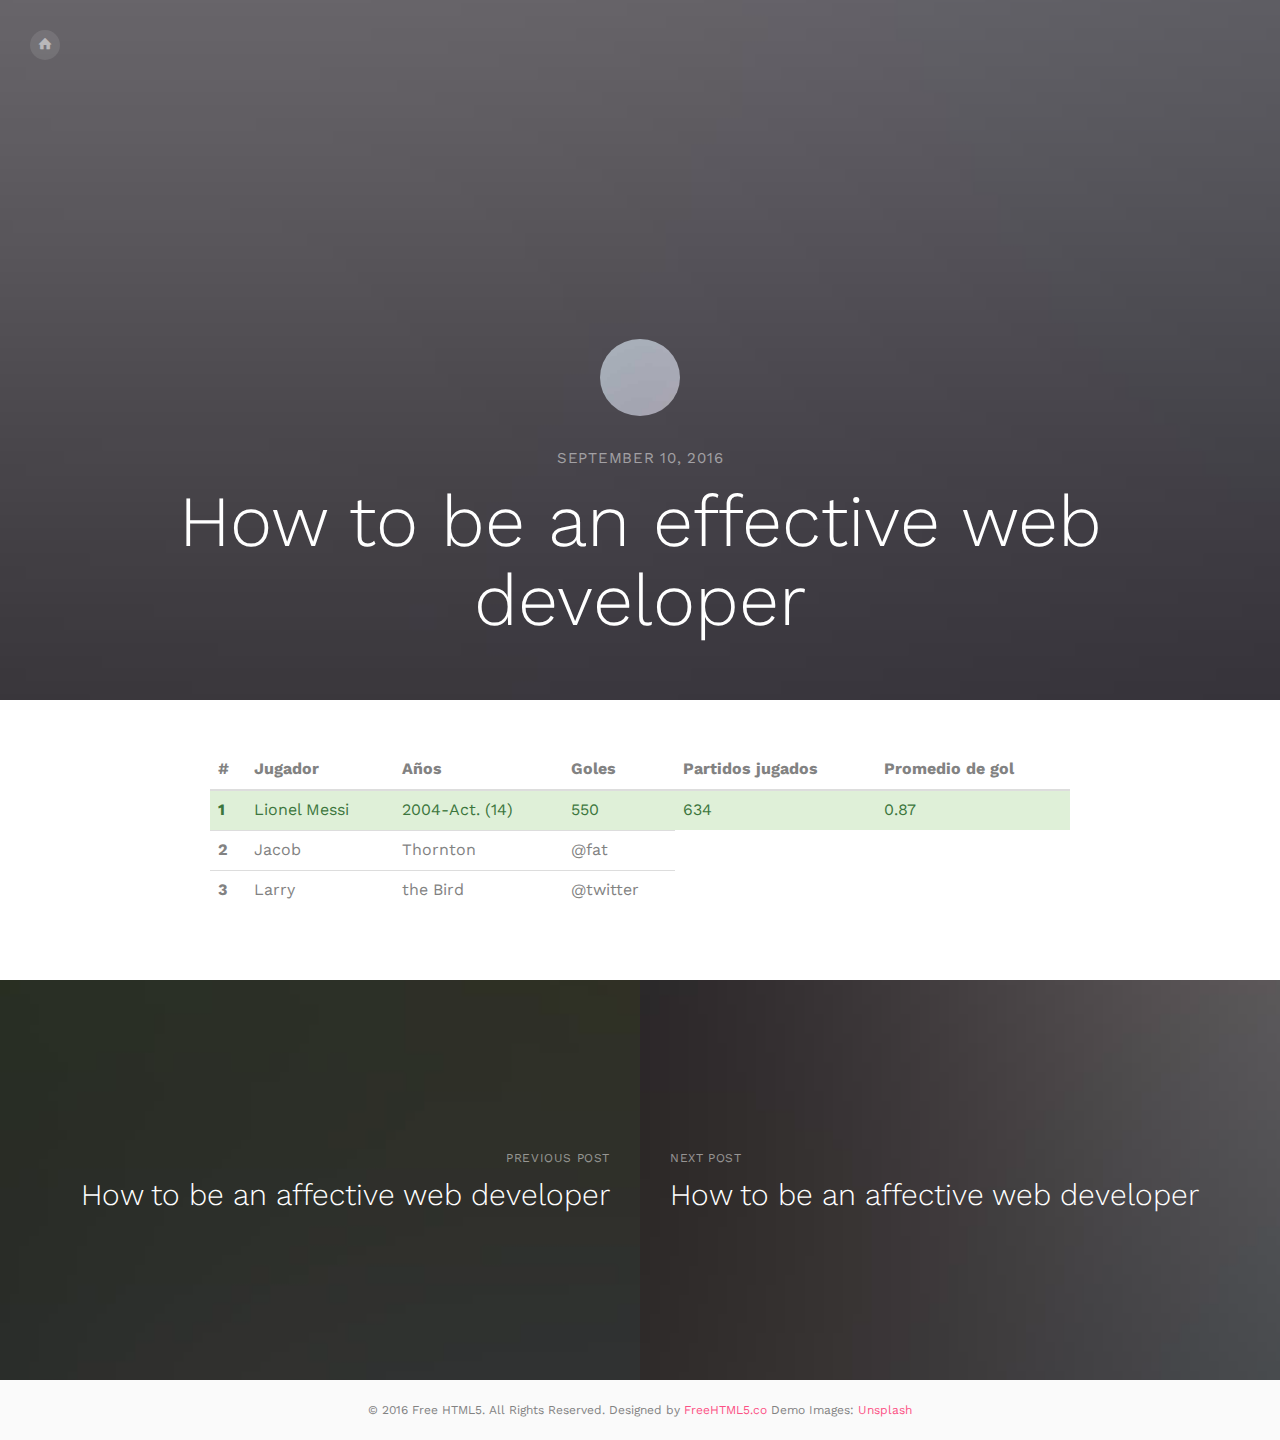
==== MaximoGoleadorBarcelona.html @ 8bb88802 "Cambio Rutas a html" ====
﻿<!DOCTYPE HTML>
<html>
<head>
    <meta charset="utf-8">
    <meta http-equiv="X-UA-Compatible" content="IE=edge">
    <title>Story &mdash; Free Website Template, Free HTML5 Template by freehtml5.co</title>
    <meta name="viewport" content="width=device-width, initial-scale=1">
    <meta name="description" content="Free HTML5 Website Template by freehtml5.co" />
    <meta name="keywords" content="free website templates, free html5, free template, free bootstrap, free website template, html5, css3, mobile first, responsive" />
    <meta name="author" content="freehtml5.co" />

    <!--
    //////////////////////////////////////////////////////

    FREE HTML5 TEMPLATE
    DESIGNED & DEVELOPED by FreeHTML5.co

    Website: 		http://freehtml5.co/
    Email: 			info@freehtml5.co
    Twitter: 		http://twitter.com/fh5co
    Facebook: 		https://www.facebook.com/fh5co

    //////////////////////////////////////////////////////
     -->
    <!-- Facebook and Twitter integration -->
    <meta property="og:title" content="" />
    <meta property="og:image" content="" />
    <meta property="og:url" content="" />
    <meta property="og:site_name" content="" />
    <meta property="og:description" content="" />
    <meta name="twitter:title" content="" />
    <meta name="twitter:image" content="" />
    <meta name="twitter:url" content="" />
    <meta name="twitter:card" content="" />

    <link href="https://fonts.googleapis.com/css?family=Work+Sans:300,400,500,700,800" rel="stylesheet">

    <!-- Animate.css -->
    <link rel="stylesheet" href="css/animate.css">
    <!-- Icomoon Icon Fonts-->
    <link rel="stylesheet" href="css/icomoon.css">
    <!-- Bootstrap  -->
    <link rel="stylesheet" href="css/bootstrap.css">

    <!-- Theme style  -->
    <link rel="stylesheet" href="css/style.css">

    <!-- Modernizr JS -->
    <script src="js/modernizr-2.6.2.min.js"></script>
    <!-- FOR IE9 below -->
    <!--[if lt IE 9]>
    <script src="js/respond.min.js"></script>
    <![endif]-->

    <style type="text/css">
        .auto-style1 {
            height: 40px;
        }
    </style>

</head>
<body class="single">

    <div class="fh5co-loader"></div>

    <div id="page">
        <div id="fh5co-aside" style="background-image: url(images/image_2.jpg)" data-stellar-background-ratio="0.5">
            <div class="overlay"></div>
            <nav role="navigation">
                <ul>
                    <li><a href="index.html"><i class="icon-home"></i></a></li>
                </ul>
            </nav>
            <div class="page-title">
                <img src="images/person_1.jpg" alt="Free HTML5 by FreeHTMl5.co">
                <span>September 10, 2016</span>
                <h2>How to be an effective web developer</h2>
            </div>
        </div>
        <div id="fh5co-main-content">
            <div class="fh5co-post">
                <div class="fh5co-entry padding">
                    <div>

                        <table class="table">
                            <thead>
                                <tr>
                                    <th scope="col" class="auto-style1">#</th>
                                    <th scope="col" class="auto-style1">Jugador</th>
                                    <th scope="col" class="auto-style1">Años</th>
                                    <th scope="col" class="auto-style1">Goles</th>
                                    <th scope="col" class="auto-style1">Partidos jugados</th>
                                    <th scope="col" class="auto-style1">Promedio de gol</th>
                                </tr>
                            </thead>
                            <tbody>
                                <tr class=" alert-success">
                                    <th scope="row">1</th>
                                    <td>Lionel Messi</td>
                                    <td>2004-Act. (14)</td>
                                    <td>550</td>
                                    <td>634</td>
                                    <td>0.87</td>
                                </tr>
                                <tr class="alert-primary">
                                    <th scope="row">2</th>
                                    <td>Jacob</td>
                                    <td>Thornton</td>
                                    <td>@fat</td>
                                </tr>
                                <tr class="table-info">
                                    <th scope="row">3</th>
                                    <td>Larry</td>
                                    <td>the Bird</td>
                                    <td>@twitter</td>
                                </tr>
                            </tbody>
                        </table>
                    </div>
                </div>



            </div>
        </div>
    </div>

    <div class="fh5co-navigation">
        <div class="fh5co-cover prev fh5co-cover-sm" style="background-image: url(images/project-4.jpg)">
            <div class="overlay"></div>

            <a class="copy" href="#">
                <div class="display-t">
                    <div class="display-tc">
                        <div>
                            <span>Previous Post</span>
                            <h2>How to be an affective web developer</h2>
                        </div>
                    </div>
                </div>
            </a>

        </div>
        <div class="fh5co-cover next fh5co-cover-sm" style="background-image: url(images/project-5.jpg)">
            <div class="overlay"></div>
            <a class="copy" href="#">
                <div class="display-t">
                    <div class="display-tc">
                        <div>
                            <span>Next Post</span>
                            <h2>How to be an affective web developer</h2>
                        </div>
                    </div>
                </div>
            </a>

        </div>
    </div>

    <footer>
        <div>
            &copy; 2016 Free HTML5. All Rights Reserved. Designed by <a href="http://freehtml5.co" target="_blank">FreeHTML5.co</a> Demo Images: <a href="http://unsplash.com" target="_blank">Unsplash</a>
        </div>
    </footer>

    <div class="gototop js-top">
        <a href="#" class="js-gotop"><i class="icon-arrow-up"></i></a>
    </div>

    <!-- jQuery -->
    <script src="js/jquery.min.js"></script>
    <!-- jQuery Easing -->
    <script src="js/jquery.easing.1.3.js"></script>
    <!-- Bootstrap -->
    <script src="js/bootstrap.min.js"></script>
    <!-- Waypoints -->
    <script src="js/jquery.waypoints.min.js"></script>
    <!-- Stellar Parallax -->
    <script src="js/jquery.stellar.min.js"></script>
    <!-- Main -->
    <script src="js/main.js"></script>

</body>
</html>
---- css/icomoon.css ----
@font-face {
  font-family: 'icomoon';
  src:  url('../fonts/icomoon/icomoon.eot?6iuir');
  src:  url('../fonts/icomoon/icomoon.eot?6iuir#iefix') format('embedded-opentype'),
    url('../fonts/icomoon/icomoon.ttf?6iuir') format('truetype'),
    url('../fonts/icomoon/icomoon.woff?6iuir') format('woff'),
    url('../fonts/icomoon/icomoon.svg?6iuir#icomoon') format('svg');
  font-weight: normal;
  font-style: normal;
}

[class^="icon-"], [class*=" icon-"] {
  /* use !important to prevent issues with browser extensions that change fonts */
  font-family: 'icomoon' !important;
  speak: none;
  font-style: normal;
  font-weight: normal;
  font-variant: normal;
  text-transform: none;
  line-height: 1;

  /* Better Font Rendering =========== */
  -webkit-font-smoothing: antialiased;
  -moz-osx-font-smoothing: grayscale;
}

.icon-eye:before {
  content: "\e000";
}
.icon-paper-clip:before {
  content: "\e001";
}
.icon-mail:before {
  content: "\e002";
}
.icon-toggle:before {
  content: "\e003";
}
.icon-layout:before {
  content: "\e004";
}
.icon-link:before {
  content: "\e005";
}
.icon-bell:before {
  content: "\e006";
}
.icon-lock:before {
  content: "\e007";
}
.icon-unlock:before {
  content: "\e008";
}
.icon-ribbon:before {
  content: "\e009";
}
.icon-image:before {
  content: "\e010";
}
.icon-signal:before {
  content: "\e011";
}
.icon-target:before {
  content: "\e012";
}
.icon-clipboard:before {
  content: "\e013";
}
.icon-clock:before {
  content: "\e014";
}
.icon-watch:before {
  content: "\e015";
}
.icon-air-play:before {
  content: "\e016";
}
.icon-camera:before {
  content: "\e017";
}
.icon-video:before {
  content: "\e018";
}
.icon-disc:before {
  content: "\e019";
}
.icon-printer:before {
  content: "\e020";
}
.icon-monitor:before {
  content: "\e021";
}
.icon-server:before {
  content: "\e022";
}
.icon-cog:before {
  content: "\e023";
}
.icon-heart:before {
  content: "\e024";
}
.icon-paragraph:before {
  content: "\e025";
}
.icon-align-justify:before {
  content: "\e026";
}
.icon-align-left:before {
  content: "\e027";
}
.icon-align-center:before {
  content: "\e028";
}
.icon-align-right:before {
  content: "\e029";
}
.icon-book:before {
  content: "\e030";
}
.icon-layers:before {
  content: "\e031";
}
.icon-stack:before {
  content: "\e032";
}
.icon-stack-2:before {
  content: "\e033";
}
.icon-paper:before {
  content: "\e034";
}
.icon-paper-stack:before {
  content: "\e035";
}
.icon-search:before {
  content: "\e036";
}
.icon-zoom-in:before {
  content: "\e037";
}
.icon-zoom-out:before {
  content: "\e038";
}
.icon-reply:before {
  content: "\e039";
}
.icon-circle-plus:before {
  content: "\e040";
}
.icon-circle-minus:before {
  content: "\e041";
}
.icon-circle-check:before {
  content: "\e042";
}
.icon-circle-cross:before {
  content: "\e043";
}
.icon-square-plus:before {
  content: "\e044";
}
.icon-square-minus:before {
  content: "\e045";
}
.icon-square-check:before {
  content: "\e046";
}
.icon-square-cross:before {
  content: "\e047";
}
.icon-microphone:before {
  content: "\e048";
}
.icon-record:before {
  content: "\e049";
}
.icon-skip-back:before {
  content: "\e050";
}
.icon-rewind:before {
  content: "\e051";
}
.icon-play:before {
  content: "\e052";
}
.icon-pause:before {
  content: "\e053";
}
.icon-stop:before {
  content: "\e054";
}
.icon-fast-forward:before {
  content: "\e055";
}
.icon-skip-forward:before {
  content: "\e056";
}
.icon-shuffle:before {
  content: "\e057";
}
.icon-repeat:before {
  content: "\e058";
}
.icon-folder:before {
  content: "\e059";
}
.icon-umbrella:before {
  content: "\e060";
}
.icon-moon:before {
  content: "\e061";
}
.icon-thermometer:before {
  content: "\e062";
}
.icon-drop:before {
  content: "\e063";
}
.icon-sun:before {
  content: "\e064";
}
.icon-cloud:before {
  content: "\e065";
}
.icon-cloud-upload:before {
  content: "\e066";
}
.icon-cloud-download:before {
  content: "\e067";
}
.icon-upload:before {
  content: "\e068";
}
.icon-download:before {
  content: "\e069";
}
.icon-location:before {
  content: "\e070";
}
.icon-location-2:before {
  content: "\e071";
}
.icon-map:before {
  content: "\e072";
}
.icon-battery:before {
  content: "\e073";
}
.icon-head:before {
  content: "\e074";
}
.icon-briefcase:before {
  content: "\e075";
}
.icon-speech-bubble:before {
  content: "\e076";
}
.icon-anchor:before {
  content: "\e077";
}
.icon-globe:before {
  content: "\e078";
}
.icon-box:before {
  content: "\e079";
}
.icon-reload:before {
  content: "\e080";
}
.icon-share:before {
  content: "\e081";
}
.icon-marquee:before {
  content: "\e082";
}
.icon-marquee-plus:before {
  content: "\e083";
}
.icon-marquee-minus:before {
  content: "\e084";
}
.icon-tag:before {
  content: "\e085";
}
.icon-power:before {
  content: "\e086";
}
.icon-command:before {
  content: "\e087";
}
.icon-alt:before {
  content: "\e088";
}
.icon-esc:before {
  content: "\e089";
}
.icon-bar-graph:before {
  content: "\e090";
}
.icon-bar-graph-2:before {
  content: "\e091";
}
.icon-pie-graph:before {
  content: "\e092";
}
.icon-star:before {
  content: "\e093";
}
.icon-arrow-left:before {
  content: "\e094";
}
.icon-arrow-right:before {
  content: "\e095";
}
.icon-arrow-up:before {
  content: "\e096";
}
.icon-arrow-down:before {
  content: "\e097";
}
.icon-volume:before {
  content: "\e098";
}
.icon-mute:before {
  content: "\e099";
}
.icon-content-right:before {
  content: "\e100";
}
.icon-content-left:before {
  content: "\e101";
}
.icon-grid:before {
  content: "\e102";
}
.icon-grid-2:before {
  content: "\e103";
}
.icon-columns:before {
  content: "\e104";
}
.icon-loader:before {
  content: "\e105";
}
.icon-bag:before {
  content: "\e106";
}
.icon-ban:before {
  content: "\e107";
}
.icon-flag:before {
  content: "\e108";
}
.icon-trash:before {
  content: "\e109";
}
.icon-expand:before {
  content: "\e110";
}
.icon-contract:before {
  content: "\e111";
}
.icon-maximize:before {
  content: "\e112";
}
.icon-minimize:before {
  content: "\e113";
}
.icon-plus:before {
  content: "\e114";
}
.icon-minus:before {
  content: "\e115";
}
.icon-check:before {
  content: "\e116";
}
.icon-cross:before {
  content: "\e117";
}
.icon-move:before {
  content: "\e118";
}
.icon-delete:before {
  content: "\e119";
}
.icon-menu:before {
  content: "\e120";
}
.icon-archive:before {
  content: "\e121";
}
.icon-inbox:before {
  content: "\e122";
}
.icon-outbox:before {
  content: "\e123";
}
.icon-file:before {
  content: "\e124";
}
.icon-file-add:before {
  content: "\e125";
}
.icon-file-subtract:before {
  content: "\e126";
}
.icon-help:before {
  content: "\e127";
}
.icon-open:before {
  content: "\e128";
}
.icon-ellipsis:before {
  content: "\e129";
}
.icon-add-to-list:before {
  content: "\e900";
}
.icon-classic-computer:before {
  content: "\e901";
}
.icon-controller-fast-backward:before {
  content: "\e902";
}
.icon-creative-commons-attribution:before {
  content: "\e903";
}
.icon-creative-commons-noderivs:before {
  content: "\e904";
}
.icon-creative-commons-noncommercial-eu:before {
  content: "\e905";
}
.icon-creative-commons-noncommercial-us:before {
  content: "\e906";
}
.icon-creative-commons-public-domain:before {
  content: "\e907";
}
.icon-creative-commons-remix:before {
  content: "\e908";
}
.icon-creative-commons-share:before {
  content: "\e909";
}
.icon-creative-commons-sharealike:before {
  content: "\e90a";
}
.icon-creative-commons:before {
  content: "\e90b";
}
.icon-document-landscape:before {
  content: "\e90c";
}
.icon-remove-user:before {
  content: "\e90d";
}
.icon-warning:before {
  content: "\e90e";
}
.icon-arrow-bold-down:before {
  content: "\e90f";
}
.icon-arrow-bold-left:before {
  content: "\e910";
}
.icon-arrow-bold-right:before {
  content: "\e911";
}
.icon-arrow-bold-up:before {
  content: "\e912";
}
.icon-arrow-down2:before {
  content: "\e913";
}
.icon-arrow-left2:before {
  content: "\e914";
}
.icon-arrow-long-down:before {
  content: "\e915";
}
.icon-arrow-long-left:before {
  content: "\e916";
}
.icon-arrow-long-right:before {
  content: "\e917";
}
.icon-arrow-long-up:before {
  content: "\e918";
}
.icon-arrow-right2:before {
  content: "\e919";
}
.icon-arrow-up2:before {
  content: "\e91a";
}
.icon-arrow-with-circle-down:before {
  content: "\e91b";
}
.icon-arrow-with-circle-left:before {
  content: "\e91c";
}
.icon-arrow-with-circle-right:before {
  content: "\e91d";
}
.icon-arrow-with-circle-up:before {
  content: "\e91e";
}
.icon-bookmark:before {
  content: "\e91f";
}
.icon-bookmarks:before {
  content: "\e920";
}
.icon-chevron-down:before {
  content: "\e921";
}
.icon-chevron-left:before {
  content: "\e922";
}
.icon-chevron-right:before {
  content: "\e923";
}
.icon-chevron-small-down:before {
  content: "\e924";
}
.icon-chevron-small-left:before {
  content: "\e925";
}
.icon-chevron-small-right:before {
  content: "\e926";
}
.icon-chevron-small-up:before {
  content: "\e927";
}
.icon-chevron-thin-down:before {
  content: "\e928";
}
.icon-chevron-thin-left:before {
  content: "\e929";
}
.icon-chevron-thin-right:before {
  content: "\e92a";
}
.icon-chevron-thin-up:before {
  content: "\e92b";
}
.icon-chevron-up:before {
  content: "\e92c";
}
.icon-chevron-with-circle-down:before {
  content: "\e92d";
}
.icon-chevron-with-circle-left:before {
  content: "\e92e";
}
.icon-chevron-with-circle-right:before {
  content: "\e92f";
}
.icon-chevron-with-circle-up:before {
  content: "\e930";
}
.icon-cloud2:before {
  content: "\e931";
}
.icon-controller-fast-forward:before {
  content: "\e932";
}
.icon-controller-jump-to-start:before {
  content: "\e933";
}
.icon-controller-next:before {
  content: "\e934";
}
.icon-controller-paus:before {
  content: "\e935";
}
.icon-controller-play:before {
  content: "\e936";
}
.icon-controller-record:before {
  content: "\e937";
}
.icon-controller-stop:before {
  content: "\e938";
}
.icon-controller-volume:before {
  content: "\e939";
}
.icon-dot-single:before {
  content: "\e93a";
}
.icon-dots-three-horizontal:before {
  content: "\e93b";
}
.icon-dots-three-vertical:before {
  content: "\e93c";
}
.icon-dots-two-horizontal:before {
  content: "\e93d";
}
.icon-dots-two-vertical:before {
  content: "\e93e";
}
.icon-download2:before {
  content: "\e93f";
}
.icon-emoji-flirt:before {
  content: "\e940";
}
.icon-flow-branch:before {
  content: "\e941";
}
.icon-flow-cascade:before {
  content: "\e942";
}
.icon-flow-line:before {
  content: "\e943";
}
.icon-flow-parallel:before {
  content: "\e944";
}
.icon-flow-tree:before {
  content: "\e945";
}
.icon-install:before {
  content: "\e946";
}
.icon-layers2:before {
  content: "\e947";
}
.icon-open-book:before {
  content: "\e948";
}
.icon-resize-100:before {
  content: "\e949";
}
.icon-resize-full-screen:before {
  content: "\e94a";
}
.icon-save:before {
  content: "\e94b";
}
.icon-select-arrows:before {
  content: "\e94c";
}
.icon-sound-mute:before {
  content: "\e94d";
}
.icon-sound:before {
  content: "\e94e";
}
.icon-trash2:before {
  content: "\e94f";
}
.icon-triangle-down:before {
  content: "\e950";
}
.icon-triangle-left:before {
  content: "\e951";
}
.icon-triangle-right:before {
  content: "\e952";
}
.icon-triangle-up:before {
  content: "\e953";
}
.icon-uninstall:before {
  content: "\e954";
}
.icon-upload-to-cloud:before {
  content: "\e955";
}
.icon-upload2:before {
  content: "\e956";
}
.icon-add-user:before {
  content: "\e957";
}
.icon-address:before {
  content: "\e958";
}
.icon-adjust:before {
  content: "\e959";
}
.icon-air:before {
  content: "\e95a";
}
.icon-aircraft-landing:before {
  content: "\e95b";
}
.icon-aircraft-take-off:before {
  content: "\e95c";
}
.icon-aircraft:before {
  content: "\e95d";
}
.icon-align-bottom:before {
  content: "\e95e";
}
.icon-align-horizontal-middle:before {
  content: "\e95f";
}
.icon-align-left2:before {
  content: "\e960";
}
.icon-align-right2:before {
  content: "\e961";
}
.icon-align-top:before {
  content: "\e962";
}
.icon-align-vertical-middle:before {
  content: "\e963";
}
.icon-archive2:before {
  content: "\e964";
}
.icon-area-graph:before {
  content: "\e965";
}
.icon-attachment:before {
  content: "\e966";
}
.icon-awareness-ribbon:before {
  content: "\e967";
}
.icon-back-in-time:before {
  content: "\e968";
}
.icon-back:before {
  content: "\e969";
}
.icon-bar-graph2:before {
  content: "\e96a";
}
.icon-battery2:before {
  content: "\e96b";
}
.icon-beamed-note:before {
  content: "\e96c";
}
.icon-bell2:before {
  content: "\e96d";
}
.icon-blackboard:before {
  content: "\e96e";
}
.icon-block:before {
  content: "\e96f";
}
.icon-book2:before {
  content: "\e970";
}
.icon-bowl:before {
  content: "\e971";
}
.icon-box2:before {
  content: "\e972";
}
.icon-briefcase2:before {
  content: "\e973";
}
.icon-browser:before {
  content: "\e974";
}
.icon-brush:before {
  content: "\e975";
}
.icon-bucket:before {
  content: "\e976";
}
.icon-cake:before {
  content: "\e977";
}
.icon-calculator:before {
  content: "\e978";
}
.icon-calendar:before {
  content: "\e979";
}
.icon-camera2:before {
  content: "\e97a";
}
.icon-ccw:before {
  content: "\e97b";
}
.icon-chat:before {
  content: "\e97c";
}
.icon-check2:before {
  content: "\e97d";
}
.icon-circle-with-cross:before {
  content: "\e97e";
}
.icon-circle-with-minus:before {
  content: "\e97f";
}
.icon-circle-with-plus:before {
  content: "\e980";
}
.icon-circle:before {
  content: "\e981";
}
.icon-circular-graph:before {
  content: "\e982";
}
.icon-clapperboard:before {
  content: "\e983";
}
.icon-clipboard2:before {
  content: "\e984";
}
.icon-clock2:before {
  content: "\e985";
}
.icon-code:before {
  content: "\e986";
}
.icon-cog2:before {
  content: "\e987";
}
.icon-colours:before {
  content: "\e988";
}
.icon-compass:before {
  content: "\e989";
}
.icon-copy:before {
  content: "\e98a";
}
.icon-credit-card:before {
  content: "\e98b";
}
.icon-credit:before {
  content: "\e98c";
}
.icon-cross2:before {
  content: "\e98d";
}
.icon-cup:before {
  content: "\e98e";
}
.icon-cw:before {
  content: "\e98f";
}
.icon-cycle:before {
  content: "\e990";
}
.icon-database:before {
  content: "\e991";
}
.icon-dial-pad:before {
  content: "\e992";
}
.icon-direction:before {
  content: "\e993";
}
.icon-document:before {
  content: "\e994";
}
.icon-documents:before {
  content: "\e995";
}
.icon-drink:before {
  content: "\e996";
}
.icon-drive:before {
  content: "\e997";
}
.icon-drop2:before {
  content: "\e998";
}
.icon-edit:before {
  content: "\e999";
}
.icon-email:before {
  content: "\e99a";
}
.icon-emoji-happy:before {
  content: "\e99b";
}
.icon-emoji-neutral:before {
  content: "\e99c";
}
.icon-emoji-sad:before {
  content: "\e99d";
}
.icon-erase:before {
  content: "\e99e";
}
.icon-eraser:before {
  content: "\e99f";
}
.icon-export:before {
  content: "\e9a0";
}
.icon-eye2:before {
  content: "\e9a1";
}
.icon-feather:before {
  content: "\e9a2";
}
.icon-flag2:before {
  content: "\e9a3";
}
.icon-flash:before {
  content: "\e9a4";
}
.icon-flashlight:before {
  content: "\e9a5";
}
.icon-flat-brush:before {
  content: "\e9a6";
}
.icon-folder-images:before {
  content: "\e9a7";
}
.icon-folder-music:before {
  content: "\e9a8";
}
.icon-folder-video:before {
  content: "\e9a9";
}
.icon-folder2:before {
  content: "\e9aa";
}
.icon-forward:before {
  content: "\e9ab";
}
.icon-funnel:before {
  content: "\e9ac";
}
.icon-game-controller:before {
  content: "\e9ad";
}
.icon-gauge:before {
  content: "\e9ae";
}
.icon-globe2:before {
  content: "\e9af";
}
.icon-graduation-cap:before {
  content: "\e9b0";
}
.icon-grid2:before {
  content: "\e9b1";
}
.icon-hair-cross:before {
  content: "\e9b2";
}
.icon-hand:before {
  content: "\e9b3";
}
.icon-heart-outlined:before {
  content: "\e9b4";
}
.icon-heart2:before {
  content: "\e9b5";
}
.icon-help-with-circle:before {
  content: "\e9b6";
}
.icon-help2:before {
  content: "\e9b7";
}
.icon-home:before {
  content: "\e9b8";
}
.icon-hour-glass:before {
  content: "\e9b9";
}
.icon-image-inverted:before {
  content: "\e9ba";
}
.icon-image2:before {
  content: "\e9bb";
}
.icon-images:before {
  content: "\e9bc";
}
.icon-inbox2:before {
  content: "\e9bd";
}
.icon-infinity:before {
  content: "\e9be";
}
.icon-info-with-circle:before {
  content: "\e9bf";
}
.icon-info:before {
  content: "\e9c0";
}
.icon-key:before {
  content: "\e9c1";
}
.icon-keyboard:before {
  content: "\e9c2";
}
.icon-lab-flask:before {
  content: "\e9c3";
}
.icon-landline:before {
  content: "\e9c4";
}
.icon-language:before {
  content: "\e9c5";
}
.icon-laptop:before {
  content: "\e9c6";
}
.icon-leaf:before {
  content: "\e9c7";
}
.icon-level-down:before {
  content: "\e9c8";
}
.icon-level-up:before {
  content: "\e9c9";
}
.icon-lifebuoy:before {
  content: "\e9ca";
}
.icon-light-bulb:before {
  content: "\e9cb";
}
.icon-light-down:before {
  content: "\e9cc";
}
.icon-light-up:before {
  content: "\e9cd";
}
.icon-line-graph:before {
  content: "\e9ce";
}
.icon-link2:before {
  content: "\e9cf";
}
.icon-list:before {
  content: "\e9d0";
}
.icon-location-pin:before {
  content: "\e9d1";
}
.icon-location2:before {
  content: "\e9d2";
}
.icon-lock-open:before {
  content: "\e9d3";
}
.icon-lock2:before {
  content: "\e9d4";
}
.icon-log-out:before {
  content: "\e9d5";
}
.icon-login:before {
  content: "\e9d6";
}
.icon-loop:before {
  content: "\e9d7";
}
.icon-magnet:before {
  content: "\e9d8";
}
.icon-magnifying-glass:before {
  content: "\e9d9";
}
.icon-mail2:before {
  content: "\e9da";
}
.icon-man:before {
  content: "\e9db";
}
.icon-map2:before {
  content: "\e9dc";
}
.icon-mask:before {
  content: "\e9dd";
}
.icon-medal:before {
  content: "\e9de";
}
.icon-megaphone:before {
  content: "\e9df";
}
.icon-menu2:before {
  content: "\e9e0";
}
.icon-message:before {
  content: "\e9e1";
}
.icon-mic:before {
  content: "\e9e2";
}
.icon-minus2:before {
  content: "\e9e3";
}
.icon-mobile:before {
  content: "\e9e4";
}
.icon-modern-mic:before {
  content: "\e9e5";
}
.icon-moon2:before {
  content: "\e9e6";
}
.icon-mouse:before {
  content: "\e9e7";
}
.icon-music:before {
  content: "\e9e8";
}
.icon-network:before {
  content: "\e9e9";
}
.icon-new-message:before {
  content: "\e9ea";
}
.icon-new:before {
  content: "\e9eb";
}
.icon-news:before {
  content: "\e9ec";
}
.icon-note:before {
  content: "\e9ed";
}
.icon-notification:before {
  content: "\e9ee";
}
.icon-old-mobile:before {
  content: "\e9ef";
}
.icon-old-phone:before {
  content: "\e9f0";
}
.icon-palette:before {
  content: "\e9f1";
}
.icon-paper-plane:before {
  content: "\e9f2";
}
.icon-pencil:before {
  content: "\e9f3";
}
.icon-phone:before {
  content: "\e9f4";
}
.icon-pie-chart:before {
  content: "\e9f5";
}
.icon-pin:before {
  content: "\e9f6";
}
.icon-plus2:before {
  content: "\e9f7";
}
.icon-popup:before {
  content: "\e9f8";
}
.icon-power-plug:before {
  content: "\e9f9";
}
.icon-price-ribbon:before {
  content: "\e9fa";
}
.icon-price-tag:before {
  content: "\e9fb";
}
.icon-print:before {
  content: "\e9fc";
}
.icon-progress-empty:before {
  content: "\e9fd";
}
.icon-progress-full:before {
  content: "\e9fe";
}
.icon-progress-one:before {
  content: "\e9ff";
}
.icon-progress-two:before {
  content: "\ea00";
}
.icon-publish:before {
  content: "\ea01";
}
.icon-quote:before {
  content: "\ea02";
}
.icon-radio:before {
  content: "\ea03";
}
.icon-reply-all:before {
  content: "\ea04";
}
.icon-reply2:before {
  content: "\ea05";
}
.icon-retweet:before {
  content: "\ea06";
}
.icon-rocket:before {
  content: "\ea07";
}
.icon-round-brush:before {
  content: "\ea08";
}
.icon-rss:before {
  content: "\ea09";
}
.icon-ruler:before {
  content: "\ea0a";
}
.icon-scissors:before {
  content: "\ea0b";
}
.icon-share-alternitive:before {
  content: "\ea0c";
}
.icon-share2:before {
  content: "\ea0d";
}
.icon-shareable:before {
  content: "\ea0e";
}
.icon-shield:before {
  content: "\ea0f";
}
.icon-shop:before {
  content: "\ea10";
}
.icon-shopping-bag:before {
  content: "\ea11";
}
.icon-shopping-basket:before {
  content: "\ea12";
}
.icon-shopping-cart:before {
  content: "\ea13";
}
.icon-shuffle2:before {
  content: "\ea14";
}
.icon-signal2:before {
  content: "\ea15";
}
.icon-sound-mix:before {
  content: "\ea16";
}
.icon-sports-club:before {
  content: "\ea17";
}
.icon-spreadsheet:before {
  content: "\ea18";
}
.icon-squared-cross:before {
  content: "\ea19";
}
.icon-squared-minus:before {
  content: "\ea1a";
}
.icon-squared-plus:before {
  content: "\ea1b";
}
.icon-star-outlined:before {
  content: "\ea1c";
}
.icon-star2:before {
  content: "\ea1d";
}
.icon-stopwatch:before {
  content: "\ea1e";
}
.icon-suitcase:before {
  content: "\ea1f";
}
.icon-swap:before {
  content: "\ea20";
}
.icon-sweden:before {
  content: "\ea21";
}
.icon-switch:before {
  content: "\ea22";
}
.icon-tablet:before {
  content: "\ea23";
}
.icon-tag2:before {
  content: "\ea24";
}
.icon-text-document-inverted:before {
  content: "\ea25";
}
.icon-text-document:before {
  content: "\ea26";
}
.icon-text:before {
  content: "\ea27";
}
.icon-thermometer2:before {
  content: "\ea28";
}
.icon-thumbs-down:before {
  content: "\ea29";
}
.icon-thumbs-up:before {
  content: "\ea2a";
}
.icon-thunder-cloud:before {
  content: "\ea2b";
}
.icon-ticket:before {
  content: "\ea2c";
}
.icon-time-slot:before {
  content: "\ea2d";
}
.icon-tools:before {
  content: "\ea2e";
}
.icon-traffic-cone:before {
  content: "\ea2f";
}
.icon-tree:before {
  content: "\ea30";
}
.icon-trophy:before {
  content: "\ea31";
}
.icon-tv:before {
  content: "\ea32";
}
.icon-typing:before {
  content: "\ea33";
}
.icon-unread:before {
  content: "\ea34";
}
.icon-untag:before {
  content: "\ea35";
}
.icon-user:before {
  content: "\ea36";
}
.icon-users:before {
  content: "\ea37";
}
.icon-v-card:before {
  content: "\ea38";
}
.icon-video2:before {
  content: "\ea39";
}
.icon-vinyl:before {
  content: "\ea3a";
}
.icon-voicemail:before {
  content: "\ea3b";
}
.icon-wallet:before {
  content: "\ea3c";
}
.icon-water:before {
  content: "\ea3d";
}
.icon-px-with-circle:before {
  content: "\ea3e";
}
.icon-px:before {
  content: "\ea3f";
}
.icon-basecamp:before {
  content: "\ea40";
}
.icon-behance:before {
  content: "\ea41";
}
.icon-creative-cloud:before {
  content: "\ea42";
}
.icon-dropbox:before {
  content: "\ea43";
}
.icon-evernote:before {
  content: "\ea44";
}
.icon-flattr:before {
  content: "\ea45";
}
.icon-foursquare:before {
  content: "\ea46";
}
.icon-google-drive:before {
  content: "\ea47";
}
.icon-google-hangouts:before {
  content: "\ea48";
}
.icon-grooveshark:before {
  content: "\ea49";
}
.icon-icloud:before {
  content: "\ea4a";
}
.icon-mixi:before {
  content: "\ea4b";
}
.icon-onedrive:before {
  content: "\ea4c";
}
.icon-paypal:before {
  content: "\ea4d";
}
.icon-picasa:before {
  content: "\ea4e";
}
.icon-qq:before {
  content: "\ea4f";
}
.icon-rdio-with-circle:before {
  content: "\ea50";
}
.icon-renren:before {
  content: "\ea51";
}
.icon-scribd:before {
  content: "\ea52";
}
.icon-sina-weibo:before {
  content: "\ea53";
}
.icon-skype-with-circle:before {
  content: "\ea54";
}
.icon-skype:before {
  content: "\ea55";
}
.icon-slideshare:before {
  content: "\ea56";
}
.icon-smashing:before {
  content: "\ea57";
}
.icon-soundcloud:before {
  content: "\ea58";
}
.icon-spotify-with-circle:before {
  content: "\ea59";
}
.icon-spotify:before {
  content: "\ea5a";
}
.icon-swarm:before {
  content: "\ea5b";
}
.icon-vine-with-circle:before {
  content: "\ea5c";
}
.icon-vine:before {
  content: "\ea5d";
}
.icon-vk-alternitive:before {
  content: "\ea5e";
}
.icon-vk-with-circle:before {
  content: "\ea5f";
}
.icon-vk:before {
  content: "\ea60";
}
.icon-xing-with-circle:before {
  content: "\ea61";
}
.icon-xing:before {
  content: "\ea62";
}
.icon-yelp:before {
  content: "\ea63";
}
.icon-dribbble-with-circle:before {
  content: "\ea64";
}
.icon-dribbble:before {
  content: "\ea65";
}
.icon-facebook-with-circle:before {
  content: "\ea66";
}
.icon-facebook:before {
  content: "\ea67";
}
.icon-flickr-with-circle:before {
  content: "\ea68";
}
.icon-flickr:before {
  content: "\ea69";
}
.icon-github-with-circle:before {
  content: "\ea6a";
}
.icon-github:before {
  content: "\ea6b";
}
.icon-google-with-circle:before {
  content: "\ea6c";
}
.icon-google:before {
  content: "\ea6d";
}
.icon-instagram-with-circle:before {
  content: "\ea6e";
}
.icon-instagram:before {
  content: "\ea6f";
}
.icon-lastfm-with-circle:before {
  content: "\ea70";
}
.icon-lastfm:before {
  content: "\ea71";
}
.icon-linkedin-with-circle:before {
  content: "\ea72";
}
.icon-linkedin:before {
  content: "\ea73";
}
.icon-pinterest-with-circle:before {
  content: "\ea74";
}
.icon-pinterest:before {
  content: "\ea75";
}
.icon-rdio:before {
  content: "\ea76";
}
.icon-stumbleupon-with-circle:before {
  content: "\ea77";
}
.icon-stumbleupon:before {
  content: "\ea78";
}
.icon-tumblr-with-circle:before {
  content: "\ea79";
}
.icon-tumblr:before {
  content: "\ea7a";
}
.icon-twitter-with-circle:before {
  content: "\ea7b";
}
.icon-twitter:before {
  content: "\ea7c";
}
.icon-vimeo-with-circle:before {
  content: "\ea7d";
}
.icon-vimeo:before {
  content: "\ea7e";
}
.icon-youtube-with-circle:before {
  content: "\ea7f";
}
.icon-youtube:before {
  content: "\ea80";
}
---- css/style.css ----
@font-face {
  font-family: 'icomoon';
  src: url("../fonts/icomoon/icomoon.eot?srf3rx");
  src: url("../fonts/icomoon/icomoon.eot?srf3rx#iefix") format("embedded-opentype"), url("../fonts/icomoon/icomoon.ttf?srf3rx") format("truetype"), url("../fonts/icomoon/icomoon.woff?srf3rx") format("woff"), url("../fonts/icomoon/icomoon.svg?srf3rx#icomoon") format("svg");
  font-weight: normal;
  font-style: normal;
}
/* =======================================================
*
* 	Template Style 
*
* ======================================================= */
body {
  font-family: "Work Sans", Arial, sans-serif;
  font-weight: 400;
  font-size: 16px;
  line-height: 1.7;
  color: #828282;
  background: #fff;
}

#page {
  position: relative;
  overflow-x: hidden;
  width: 100%;
  height: 100%;
  -webkit-transition: 0.5s;
  -o-transition: 0.5s;
  transition: 0.5s;
}
.offcanvas #page {
  overflow: hidden;
  position: absolute;
}
.offcanvas #page:after {
  -webkit-transition: 2s;
  -o-transition: 2s;
  transition: 2s;
  position: absolute;
  top: 0;
  right: 0;
  bottom: 0;
  left: 0;
  z-index: 101;
  background: rgba(0, 0, 0, 0.7);
  content: "";
}

a {
  color: #FC5185;
  -webkit-transition: 0.5s;
  -o-transition: 0.5s;
  transition: 0.5s;
}
a:hover, a:active, a:focus {
  color: #FC5185;
  outline: none;
  text-decoration: none;
}

p, ul, ol {
  margin-bottom: 30px;
  font-size: 18px;
  line-height: 38px;
}

h1, h2, h3, h4, h5, h6, figure {
  color: #000;
  font-family: "Work Sans", Arial, sans-serif;
  font-weight: 400;
  margin: 0 0 30px 0;
}

::-webkit-selection {
  color: #fff;
  background: #FC5185;
}

::-moz-selection {
  color: #fff;
  background: #FC5185;
}

::selection {
  color: #fff;
  background: #FC5185;
}

.fh5co-nav {
  position: absolute;
  top: 0;
  margin: 0;
  padding: 0;
  width: 100%;
  padding: 0;
  z-index: 1001;
}
.fh5co-nav .top-menu {
  border-bottom: 1px solid rgba(255, 255, 255, 0.1);
  padding: 28px 0;
}
.fh5co-nav .top {
  border-bottom: 1px solid rgba(255, 255, 255, 0.1);
  padding: 7px 0;
  margin-bottom: 0;
}
.fh5co-nav .top .num, .fh5co-nav .top .fh5co-social {
  display: inline-block;
  margin: 0;
}
.fh5co-nav .top .num {
  color: rgba(255, 255, 255, 0.6);
  font-size: 13px;
  padding-right: 20px;
  margin-right: 10px;
  border-right: 1px solid rgba(255, 255, 255, 0.2);
  letter-spacing: 0px;
}
.fh5co-nav .top .fh5co-social li {
  font-size: 14px;
}
.fh5co-nav .top .fh5co-social li a {
  padding: 0 7px;
}
.fh5co-nav .top .fh5co-social li a i {
  font-size: 14px;
}
.fh5co-nav #fh5co-logo {
  font-size: 24px;
  margin: 0;
  padding: 0;
  text-transform: uppercase;
  font-weight: bold;
  font-weight: 700;
  font-family: "Work Sans", Arial, sans-serif;
}
.fh5co-nav #fh5co-logo a span {
  color: #FC5185;
}
.fh5co-nav a {
  padding: 5px 10px;
  color: #fff;
}
@media screen and (max-width: 768px) {
  .fh5co-nav .menu-1 {
    display: none;
  }
}
.fh5co-nav ul {
  padding: 0;
  margin: 5px 0 0 0;
}
.fh5co-nav ul li {
  padding: 0;
  margin: 0;
  list-style: none;
  display: inline;
}
.fh5co-nav ul li a {
  font-size: 13px;
  padding: 30px 15px;
  text-transform: uppercase;
  color: rgba(255, 255, 255, 0.5);
  letter-spacing: 2px;
  -webkit-transition: 0.5s;
  -o-transition: 0.5s;
  transition: 0.5s;
}
.fh5co-nav ul li a:hover, .fh5co-nav ul li a:focus, .fh5co-nav ul li a:active {
  color: white;
}
.fh5co-nav ul li.has-dropdown {
  position: relative;
}
.fh5co-nav ul li.has-dropdown .dropdown {
  width: 140px;
  -webkit-box-shadow: 0px 14px 33px -9px rgba(0, 0, 0, 0.75);
  -moz-box-shadow: 0px 14px 33px -9px rgba(0, 0, 0, 0.75);
  box-shadow: 0px 14px 33px -9px rgba(0, 0, 0, 0.75);
  z-index: 1002;
  visibility: hidden;
  opacity: 0;
  position: absolute;
  top: 40px;
  left: 0;
  text-align: left;
  background: #000;
  padding: 20px;
  -webkit-border-radius: 4px;
  -moz-border-radius: 4px;
  -ms-border-radius: 4px;
  border-radius: 4px;
  -webkit-transition: 0s;
  -o-transition: 0s;
  transition: 0s;
}
.fh5co-nav ul li.has-dropdown .dropdown:before {
  bottom: 100%;
  left: 40px;
  border: solid transparent;
  content: " ";
  height: 0;
  width: 0;
  position: absolute;
  pointer-events: none;
  border-bottom-color: #000;
  border-width: 8px;
  margin-left: -8px;
}
.fh5co-nav ul li.has-dropdown .dropdown li {
  display: block;
  margin-bottom: 7px;
}
.fh5co-nav ul li.has-dropdown .dropdown li:last-child {
  margin-bottom: 0;
}
.fh5co-nav ul li.has-dropdown .dropdown li a {
  padding: 2px 0;
  display: block;
  color: #999999;
  line-height: 1.2;
  text-transform: none;
  font-size: 13px;
  letter-spacing: 0;
}
.fh5co-nav ul li.has-dropdown .dropdown li a:hover {
  color: #fff;
}
.fh5co-nav ul li.has-dropdown:hover a, .fh5co-nav ul li.has-dropdown:focus a {
  color: #fff;
}
.fh5co-nav ul li.btn-cta a {
  color: #fff;
}
.fh5co-nav ul li.btn-cta a span {
  background: #FC5185;
  padding: 4px 20px;
  display: -moz-inline-stack;
  display: inline-block;
  zoom: 1;
  *display: inline;
  -webkit-transition: 0.3s;
  -o-transition: 0.3s;
  transition: 0.3s;
  -webkit-border-radius: 100px;
  -moz-border-radius: 100px;
  -ms-border-radius: 100px;
  border-radius: 100px;
}
.fh5co-nav ul li.btn-cta a:hover span {
  -webkit-box-shadow: 0px 14px 20px -9px rgba(0, 0, 0, 0.75);
  -moz-box-shadow: 0px 14px 20px -9px rgba(0, 0, 0, 0.75);
  box-shadow: 0px 14px 20px -9px rgba(0, 0, 0, 0.75);
}
.fh5co-nav ul li.active > a {
  color: #fff !important;
}

.fh5co-navigation .prev {
  -webkit-transition: 0.5s;
  -o-transition: 0.5s;
  transition: 0.5s;
  text-align: right;
}
.fh5co-navigation .prev:hover {
  padding-right: 30px;
}
.fh5co-navigation .next {
  -webkit-transition: 0.5s;
  -o-transition: 0.5s;
  transition: 0.5s;
  text-align: left;
}
.fh5co-navigation .next:hover {
  padding-left: 30px;
}
.fh5co-navigation .fh5co-cover {
  width: 50%;
  float: left;
  background-size: cover;
  background-position: center center;
  background-repeat: no-repeat;
  position: relative;
}
.fh5co-navigation .fh5co-cover .overlay {
  position: absolute;
  top: 0;
  left: 0;
  right: 0;
  bottom: 0;
  background: rgba(0, 0, 0, 0.5);
  z-index: 10;
}
.fh5co-navigation .fh5co-cover .copy {
  position: relative;
  z-index: 12;
  display: block;
}
.fh5co-navigation .fh5co-cover .copy .display-t, .fh5co-navigation .fh5co-cover .copy .display-tc {
  height: 400px;
  display: table;
  width: 100%;
}
.fh5co-navigation .fh5co-cover .copy .display-tc {
  display: table-cell !important;
  vertical-align: middle;
}
.fh5co-navigation .fh5co-cover .copy .display-tc div {
  padding: 30px;
}
.fh5co-navigation .fh5co-cover .copy .display-tc div span {
  display: block;
  margin-bottom: 10px;
  color: rgba(255, 255, 255, 0.5);
  text-transform: uppercase;
  font-size: 12px;
  letter-spacing: .05em;
}
.fh5co-navigation .fh5co-cover .copy .display-tc div h2 {
  margin-bottom: 0;
  color: #fff;
  font-weight: 300;
}

#fh5co-aside {
  width: 38.2%;
  top: 0;
  left: 0;
  bottom: 0;
  position: fixed;
  height: 100%;
  z-index: 555;
  background-size: cover;
  background-repeat: no-repeat;
  background-position: center center;
}
.single #fh5co-aside {
  position: relative;
  height: 700px;
  width: 100%;
}
#fh5co-aside a {
  color: rgba(255, 255, 255, 0.5);
}
#fh5co-aside a:hover {
  color: #fff;
}
@media screen and (max-width: 768px) {
  #fh5co-aside {
    width: 100%;
    position: relative;
    z-index: 999;
    height: 700px;
  }
}
#fh5co-aside .overlay {
  position: absolute;
  top: 0;
  bottom: 0;
  left: 0;
  right: 0;
  z-index: 10;
  background: rgba(0, 0, 0, 0.5);
}
#fh5co-aside .featured, #fh5co-aside nav, #fh5co-aside .page-title {
  z-index: 12;
  position: absolute;
  bottom: 0;
  padding: 30px;
}
.single #fh5co-aside .featured, .single #fh5co-aside nav, .single #fh5co-aside .page-title {
  width: 100%;
  margin: 0 auto;
  text-align: center;
}
#fh5co-aside .featured h2, #fh5co-aside nav h2, #fh5co-aside .page-title h2 {
  color: #fff;
  font-weight: 300;
}
.single #fh5co-aside .featured h2, .single #fh5co-aside nav h2, .single #fh5co-aside .page-title h2 {
  font-size: 72px;
}
#fh5co-aside .featured > span, #fh5co-aside nav > span, #fh5co-aside .page-title > span {
  display: block;
  color: rgba(255, 255, 255, 0.5);
  text-transform: uppercase;
  font-size: 15px;
  letter-spacing: .05em;
  margin-bottom: 10px;
}
#fh5co-aside .page-title img {
  margin-bottom: 30px;
  width: 80px;
  -webkit-border-radius: 50%;
  -moz-border-radius: 50%;
  -ms-border-radius: 50%;
  border-radius: 50%;
}
#fh5co-aside nav {
  top: 0;
  bottom: inherit !important;
}
.single #fh5co-aside nav {
  text-align: left;
}
#fh5co-aside nav ul {
  padding: 0;
  margin: 0;
}
#fh5co-aside nav ul li {
  padding: 0;
  margin: 0;
  list-style: none;
}
#fh5co-aside nav ul li a {
  font-size: 14px;
  text-transform: uppercase;
  position: relative;
  height: 30px;
  width: 30px;
  display: block;
  text-align: center;
  line-height: 30px;
  -webkit-border-radius: 50%;
  -moz-border-radius: 50%;
  -ms-border-radius: 50%;
  border-radius: 50%;
  background: rgba(255, 255, 255, 0.1);
}
#fh5co-aside nav ul li a:hover {
  color: #000;
  background: white;
}

footer {
  background: #fafafa;
  clear: both;
  font-size: 12px;
  padding: 20px 30px !important;
}
.single footer > div {
  max-width: 960px;
  margin: 0 auto;
  text-align: center;
}

#fh5co-main-content {
  margin-left: 38.1966%;
  position: relative;
  z-index: 999;
    margin-right: 104px;
}
.single #fh5co-main-content {
  margin-left: 0;
  max-width: 960px;
  margin: 0 auto;
}
@media screen and (max-width: 768px) {
  #fh5co-main-content {
    margin-left: 0;
  }
}

.fh5co-post-date {
  color: #b3b3b3;
  margin-bottom: 10px;
  display: block;
  text-transform: uppercase;
  font-weight: 100;
  letter-spacing: .05em;
}

.padding {
  padding: 50px;
}
@media screen and (max-width: 768px) {
  .padding {
    padding: 30px;
  }
}

.fh5co-post .fh5co-entry {
  float: left;
  width: 100%;
  border-bottom: 1px solid #f2f2f2;
}
.single .fh5co-post .fh5co-entry {
  border-bottom: none !important;
}
@media screen and (max-width: 768px) {
  .fh5co-post .fh5co-entry {
    text-align: left;
  }
}
.fh5co-post .fh5co-entry > img {
  float: right;
  width: 13%;
  margin-bottom: 30px;
  -webkit-border-radius: 50%;
  -moz-border-radius: 50%;
  -ms-border-radius: 50%;
  border-radius: 50%;
    height: 88px;
    margin-top: 0px;
}
@media screen and (max-width: 768px) {
  .fh5co-post .fh5co-entry > img {
    float: none;
    width: 50%;
  }
}
.fh5co-post .fh5co-entry > div {
  width: 77%;
  float: left;
  margin-right: 5%;
  margin-top: 0px;
}
.single .fh5co-post .fh5co-entry > div {
  margin-right: 0 !important;
  width: 100%;
}
@media screen and (max-width: 768px) {
  .fh5co-post .fh5co-entry > div {
    width: 100%;
    margin-right: 0;
  }
}
.fh5co-post .fh5co-entry > div a {
  color: #000;
}
.fh5co-post .fh5co-entry > div a:hover {
  color: #FC5185;
}
.fh5co-post .fh5co-entry > div h2 {
  margin-bottom: 10px;
  font-weight: 100;
}
@media screen and (max-width: 768px) {
  .fh5co-post .fh5co-entry > div h2 {
    font-size: 24px;
  }
}
.fh5co-post .fh5co-entry > div p:last-child {
  margin-bottom: 0;
}

.gototop {
  position: fixed;
  bottom: 20px;
  right: 20px;
  z-index: 999;
  opacity: 0;
  visibility: hidden;
  -webkit-transition: 0.5s;
  -o-transition: 0.5s;
  transition: 0.5s;
}
.gototop.active {
  opacity: 1;
  visibility: visible;
}
.gototop a {
  width: 50px;
  height: 50px;
  display: table;
  background: rgba(0, 0, 0, 0.5);
  color: #fff;
  text-align: center;
  -webkit-border-radius: 4px;
  -moz-border-radius: 4px;
  -ms-border-radius: 4px;
  border-radius: 4px;
}
.gototop a i {
  height: 50px;
  display: table-cell;
  vertical-align: middle;
}
.gototop a:hover, .gototop a:active, .gototop a:focus {
  text-decoration: none;
  outline: none;
}

.fh5co-nav-toggle {
  width: 25px;
  height: 25px;
  cursor: pointer;
  text-decoration: none;
}
.fh5co-nav-toggle.active i::before, .fh5co-nav-toggle.active i::after {
  background: #444;
}
.fh5co-nav-toggle:hover, .fh5co-nav-toggle:focus, .fh5co-nav-toggle:active {
  outline: none;
  border-bottom: none !important;
}
.fh5co-nav-toggle i {
  position: relative;
  display: inline-block;
  width: 25px;
  height: 2px;
  color: #252525;
  font: bold 14px/.4 Helvetica;
  text-transform: uppercase;
  text-indent: -55px;
  background: #252525;
  transition: all .2s ease-out;
}
.fh5co-nav-toggle i::before, .fh5co-nav-toggle i::after {
  content: '';
  width: 25px;
  height: 2px;
  background: #252525;
  position: absolute;
  left: 0;
  transition: all .2s ease-out;
}
.fh5co-nav-toggle.fh5co-nav-white > i {
  color: #fff;
  background: #fff;
}
.fh5co-nav-toggle.fh5co-nav-white > i::before, .fh5co-nav-toggle.fh5co-nav-white > i::after {
  background: #fff;
}

.fh5co-nav-toggle i::before {
  top: -7px;
}

.fh5co-nav-toggle i::after {
  bottom: -7px;
}

.fh5co-nav-toggle:hover i::before {
  top: -10px;
}

.fh5co-nav-toggle:hover i::after {
  bottom: -10px;
}

.fh5co-nav-toggle.active i {
  background: transparent;
}

.fh5co-nav-toggle.active i::before {
  top: 0;
  -webkit-transform: rotateZ(45deg);
  -moz-transform: rotateZ(45deg);
  -ms-transform: rotateZ(45deg);
  -o-transform: rotateZ(45deg);
  transform: rotateZ(45deg);
}

.fh5co-nav-toggle.active i::after {
  bottom: 0;
  -webkit-transform: rotateZ(-45deg);
  -moz-transform: rotateZ(-45deg);
  -ms-transform: rotateZ(-45deg);
  -o-transform: rotateZ(-45deg);
  transform: rotateZ(-45deg);
}

.fh5co-nav-toggle {
  position: absolute;
  right: 0px;
  top: 65px;
  z-index: 21;
  padding: 6px 0 0 0;
  display: block;
  margin: 0 auto;
  display: none;
  height: 44px;
  width: 44px;
  z-index: 2001;
  border-bottom: none !important;
}
@media screen and (max-width: 768px) {
  .fh5co-nav-toggle {
    display: block;
  }
}

.btn {
  margin-right: 4px;
  margin-bottom: 4px;
  font-family: "Work Sans", Arial, sans-serif;
  font-size: 16px;
  font-weight: 400;
  -webkit-border-radius: 30px;
  -moz-border-radius: 30px;
  -ms-border-radius: 30px;
  border-radius: 30px;
  -webkit-transition: 0.5s;
  -o-transition: 0.5s;
  transition: 0.5s;
  padding: 8px 20px;
}
.btn.btn-md {
  padding: 8px 20px !important;
}
.btn.btn-lg {
  padding: 18px 36px !important;
}
.btn:hover, .btn:active, .btn:focus {
  box-shadow: none !important;
  outline: none !important;
}

.btn-primary {
  background: #FC5185;
  color: #fff;
  border: 2px solid #FC5185;
}
.btn-primary:hover, .btn-primary:focus, .btn-primary:active {
  background: #fc6a97 !important;
  border-color: #fc6a97 !important;
}
.btn-primary.btn-outline {
  background: transparent;
  color: #FC5185;
  border: 2px solid #FC5185;
}
.btn-primary.btn-outline:hover, .btn-primary.btn-outline:focus, .btn-primary.btn-outline:active {
  background: #FC5185;
  color: #fff;
}

.btn-success {
  background: #5cb85c;
  color: #fff;
  border: 2px solid #5cb85c;
}
.btn-success:hover, .btn-success:focus, .btn-success:active {
  background: #4cae4c !important;
  border-color: #4cae4c !important;
}
.btn-success.btn-outline {
  background: transparent;
  color: #5cb85c;
  border: 2px solid #5cb85c;
}
.btn-success.btn-outline:hover, .btn-success.btn-outline:focus, .btn-success.btn-outline:active {
  background: #5cb85c;
  color: #fff;
}

.btn-info {
  background: #5bc0de;
  color: #fff;
  border: 2px solid #5bc0de;
}
.btn-info:hover, .btn-info:focus, .btn-info:active {
  background: #46b8da !important;
  border-color: #46b8da !important;
}
.btn-info.btn-outline {
  background: transparent;
  color: #5bc0de;
  border: 2px solid #5bc0de;
}
.btn-info.btn-outline:hover, .btn-info.btn-outline:focus, .btn-info.btn-outline:active {
  background: #5bc0de;
  color: #fff;
}

.btn-warning {
  background: #f0ad4e;
  color: #fff;
  border: 2px solid #f0ad4e;
}
.btn-warning:hover, .btn-warning:focus, .btn-warning:active {
  background: #eea236 !important;
  border-color: #eea236 !important;
}
.btn-warning.btn-outline {
  background: transparent;
  color: #f0ad4e;
  border: 2px solid #f0ad4e;
}
.btn-warning.btn-outline:hover, .btn-warning.btn-outline:focus, .btn-warning.btn-outline:active {
  background: #f0ad4e;
  color: #fff;
}

.btn-danger {
  background: #d9534f;
  color: #fff;
  border: 2px solid #d9534f;
}
.btn-danger:hover, .btn-danger:focus, .btn-danger:active {
  background: #d43f3a !important;
  border-color: #d43f3a !important;
}
.btn-danger.btn-outline {
  background: transparent;
  color: #d9534f;
  border: 2px solid #d9534f;
}
.btn-danger.btn-outline:hover, .btn-danger.btn-outline:focus, .btn-danger.btn-outline:active {
  background: #d9534f;
  color: #fff;
}

.btn-outline {
  background: none;
  border: 2px solid gray;
  font-size: 16px;
  -webkit-transition: 0.3s;
  -o-transition: 0.3s;
  transition: 0.3s;
}
.btn-outline:hover, .btn-outline:focus, .btn-outline:active {
  box-shadow: none;
}

.btn.with-arrow {
  position: relative;
  -webkit-transition: 0.3s;
  -o-transition: 0.3s;
  transition: 0.3s;
}
.btn.with-arrow i {
  visibility: hidden;
  opacity: 0;
  position: absolute;
  right: 0px;
  top: 50%;
  margin-top: -8px;
  -webkit-transition: 0.2s;
  -o-transition: 0.2s;
  transition: 0.2s;
}
.btn.with-arrow:hover {
  padding-right: 50px;
}
.btn.with-arrow:hover i {
  color: #fff;
  right: 18px;
  visibility: visible;
  opacity: 1;
}

.form-control {
  box-shadow: none;
  background: transparent;
  border: 2px solid rgba(0, 0, 0, 0.1);
  height: 54px;
  font-size: 18px;
  font-weight: 300;
}
.form-control:active, .form-control:focus {
  outline: none;
  box-shadow: none;
  border-color: #FC5185;
}

.row-pb-md {
  padding-bottom: 4em !important;
}

.row-pb-sm {
  padding-bottom: 2em !important;
}

.fh5co-loader {
  position: fixed;
  left: -102px;
  top: -114px;
  width: 98%;
  height: 100%;
  z-index: 9999;
  background: url(../images/loader.gif) center no-repeat #fff;
}

.js .animate-box {
  opacity: 0;
}

/*# sourceMappingURL=style.css.map */
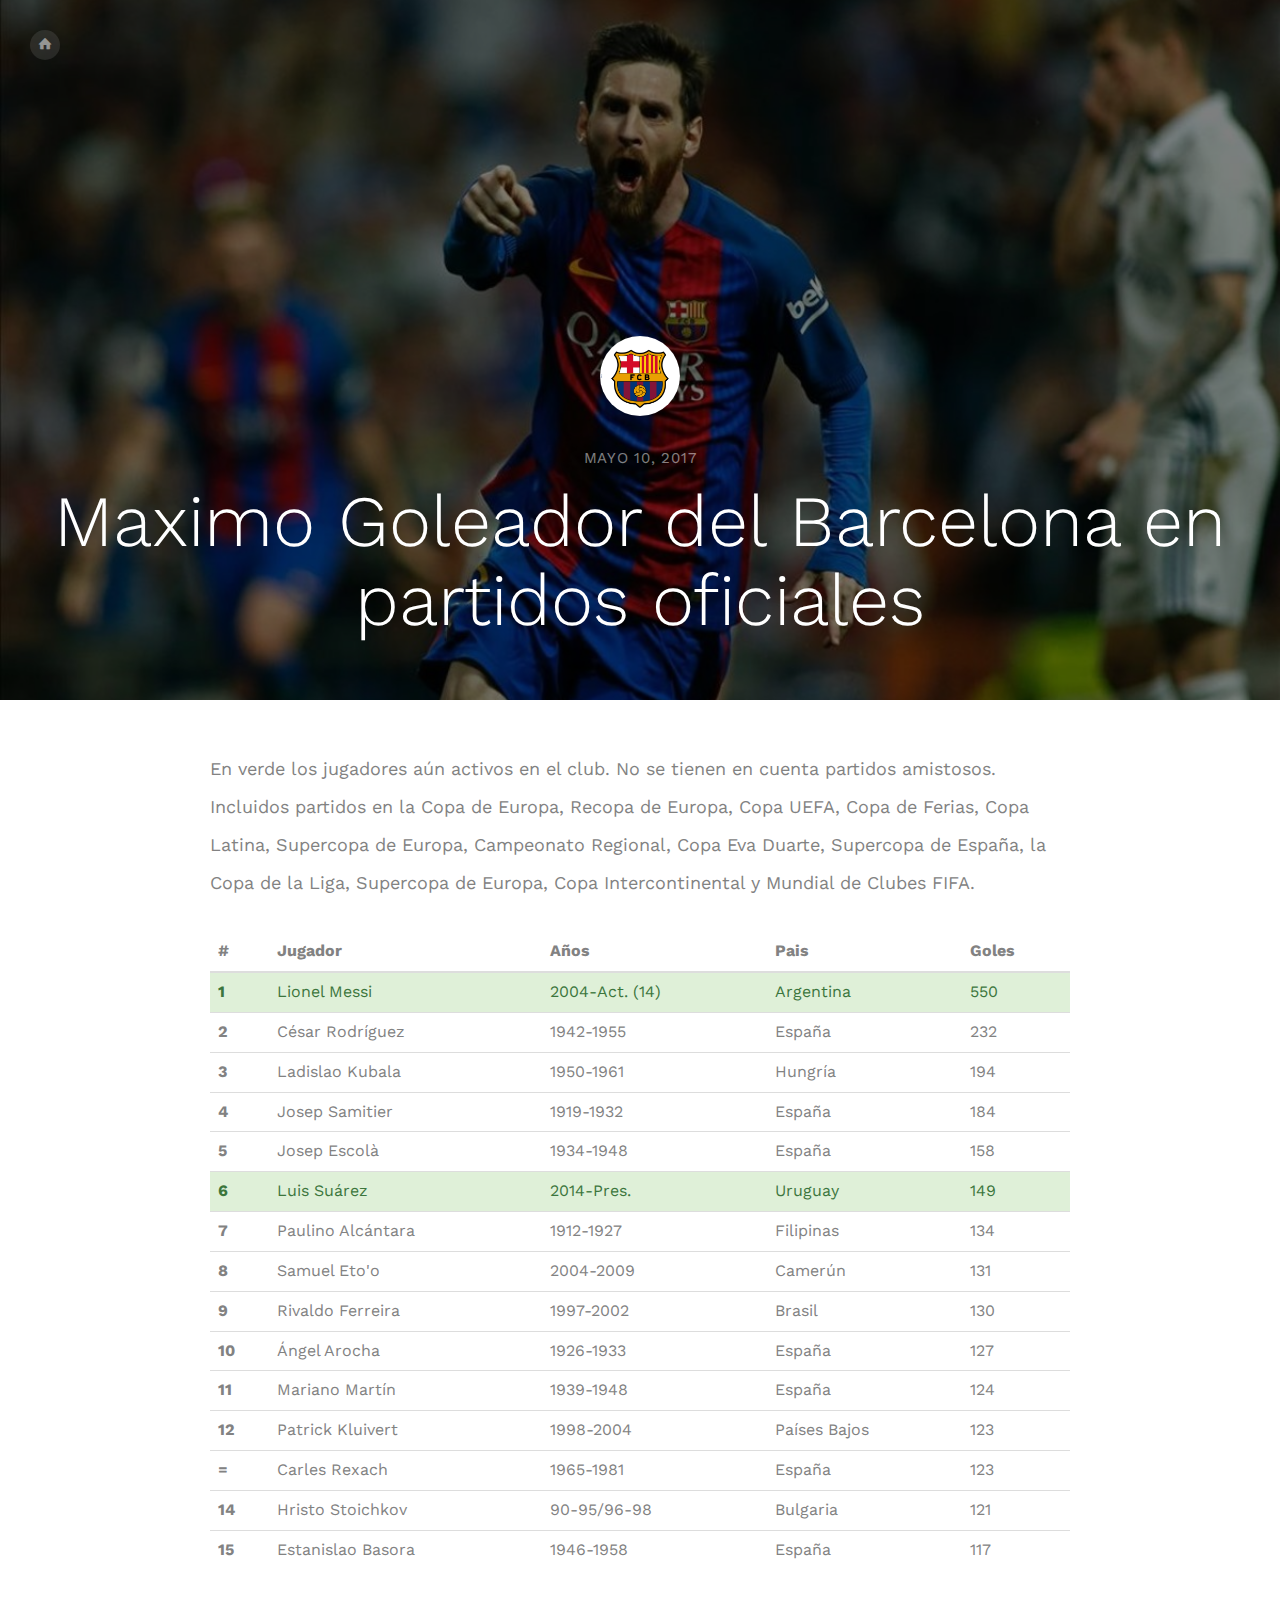
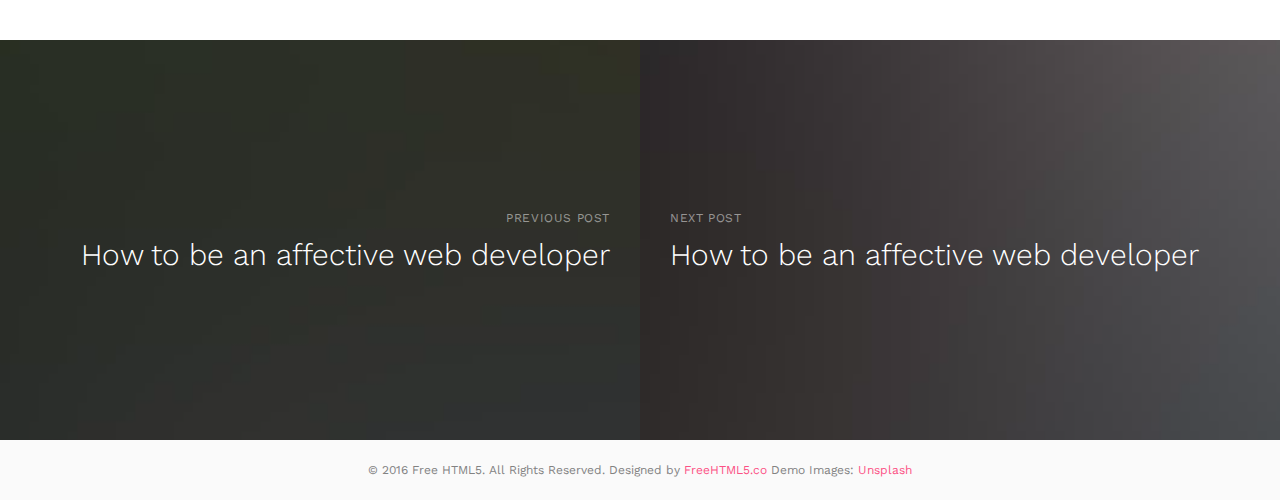
==== commit 0ac40f15: "." ====
--- a/MaximoGoleadorBarcelona.html
+++ b/MaximoGoleadorBarcelona.html
@@ -1,4 +1,6 @@
-﻿<!DOCTYPE HTML>
+﻿
+<!DOCTYPE HTML>
+
 <html>
 <head>
     <meta charset="utf-8">
@@ -8,20 +10,7 @@
     <meta name="description" content="Free HTML5 Website Template by freehtml5.co" />
     <meta name="keywords" content="free website templates, free html5, free template, free bootstrap, free website template, html5, css3, mobile first, responsive" />
     <meta name="author" content="freehtml5.co" />
-
-    <!--
-    //////////////////////////////////////////////////////
-
-    FREE HTML5 TEMPLATE
-    DESIGNED & DEVELOPED by FreeHTML5.co
-
-    Website: 		http://freehtml5.co/
-    Email: 			info@freehtml5.co
-    Twitter: 		http://twitter.com/fh5co
-    Facebook: 		https://www.facebook.com/fh5co
-
-    //////////////////////////////////////////////////////
-     -->
+    
     <!-- Facebook and Twitter integration -->
     <meta property="og:title" content="" />
     <meta property="og:image" content="" />
@@ -64,7 +53,7 @@
     <div class="fh5co-loader"></div>
 
     <div id="page">
-        <div id="fh5co-aside" style="background-image: url(images/image_2.jpg)" data-stellar-background-ratio="0.5">
+        <div id="fh5co-aside" style="background-image: url(images/gol2.jpg)" data-stellar-background-ratio="0.5">
             <div class="overlay"></div>
             <nav role="navigation">
                 <ul>
@@ -72,52 +61,152 @@
                 </ul>
             </nav>
             <div class="page-title">
-                <img src="images/person_1.jpg" alt="Free HTML5 by FreeHTMl5.co">
-                <span>September 10, 2016</span>
-                <h2>How to be an effective web developer</h2>
+                <img src="images/escudobarcelona.png" alt="Free HTML5 by FreeHTMl5.co">
+                <span>Mayo 10, 2017</span>
+                <h2>Maximo Goleador del Barcelona en partidos oficiales</h2>
             </div>
         </div>
         <div id="fh5co-main-content">
             <div class="fh5co-post">
                 <div class="fh5co-entry padding">
-                    <div>
-
-                        <table class="table">
-                            <thead>
-                                <tr>
-                                    <th scope="col" class="auto-style1">#</th>
-                                    <th scope="col" class="auto-style1">Jugador</th>
-                                    <th scope="col" class="auto-style1">Años</th>
-                                    <th scope="col" class="auto-style1">Goles</th>
-                                    <th scope="col" class="auto-style1">Partidos jugados</th>
-                                    <th scope="col" class="auto-style1">Promedio de gol</th>
-                                </tr>
-                            </thead>
-                            <tbody>
-                                <tr class=" alert-success">
-                                    <th scope="row">1</th>
-                                    <td>Lionel Messi</td>
-                                    <td>2004-Act. (14)</td>
-                                    <td>550</td>
-                                    <td>634</td>
-                                    <td>0.87</td>
-                                </tr>
-                                <tr class="alert-primary">
-                                    <th scope="row">2</th>
-                                    <td>Jacob</td>
-                                    <td>Thornton</td>
-                                    <td>@fat</td>
-                                </tr>
-                                <tr class="table-info">
-                                    <th scope="row">3</th>
-                                    <td>Larry</td>
-                                    <td>the Bird</td>
-                                    <td>@twitter</td>
-                                </tr>
-                            </tbody>
-                        </table>
+                    <p>En verde los jugadores aún activos en el club.  No se tienen en cuenta partidos amistosos.
+ Incluidos partidos en la Copa de Europa, Recopa de Europa, Copa UEFA, Copa de Ferias, Copa Latina, Supercopa de Europa, Campeonato Regional, Copa Eva Duarte, Supercopa de España, la Copa de la Liga, Supercopa de Europa, Copa Intercontinental y Mundial de Clubes FIFA.
+</p>
+                        <div class="table-responsive">
+                            <table class="table">                    
+                                    <thead>
+                                        <tr>
+                                            <th scope="col" class="auto-style1">#</th>
+                                            <th scope="col" class="auto-style1">Jugador</th>
+                                            <th scope="col" class="auto-style1">Años</th>
+                                            <th scope="col" class="auto-style1">Pais</th>
+                                            <th scope="col" class="auto-style1">Goles</th>                                      
+                                        </tr>
+                                    </thead>
+                                    <tbody>
+                                        <tr class=" alert-success">
+                                            <th scope="row">1</th>
+                                            <td>Lionel Messi</td>
+                                            <td>2004-Act. (14)</td>
+                                            <td>Argentina</td>
+                                            <td>550</td>
+                                        </tr>
+                                        <tr class=" alert-primary">
+                                            <th scope="row">2</th>
+                                            <td>César Rodríguez</td>
+                                            <td>1942-1955</td>
+                                            <td>España</td>
+                                            <td>232</td>
+                                        </tr>
+                                        <tr class=" alert-primary">
+                                            <th scope="row">3</th>
+                                            <td>Ladislao Kubala</td>
+                                            <td>1950-1961</td>
+                                            <td>Hungría</td>
+                                            <td>194</td>
+                                        </tr>
+
+                                        <tr class=" alert-primary">
+                                            <th scope="row">4</th>
+                                            <td>Josep Samitier</td>
+                                            <td>1919-1932</td>
+                                            <td>España</td>
+                                            <td>184</td>
+                                        </tr>
+
+                                        <tr class=" alert-primary">
+                                            <th scope="row">5</th>
+                                            <td>Josep Escolà</td>
+                                            <td>1934-1948</td>
+                                            <td>España</td>
+                                            <td>158</td>
+                                        </tr>
+
+                                        <tr class=" alert-success">
+                                            <th scope="row">6</th>
+                                            <td>Luis Suárez</td>
+                                            <td>2014-Pres.</td>
+                                            <td>Uruguay</td>
+                                            <td>149</td>
+                                        </tr>
+
+                                        <tr class=" alert-primary">
+                                            <th scope="row">7</th>
+                                            <td>Paulino Alcántara</td>
+                                            <td>1912-1927</td>
+                                            <td>Filipinas</td>
+                                            <td>134</td>
+                                        </tr>
+
+                                        <tr class=" alert-primary">
+                                            <th scope="row">8</th>
+                                            <td>Samuel Eto'o</td>
+                                            <td>2004-2009</td>
+                                            <td>Camerún</td>
+                                            <td>131</td>
+                                        </tr>
+
+                                        <tr class=" alert-primary">
+                                            <th scope="row">9</th>
+                                            <td>Rivaldo Ferreira</td>
+                                            <td>1997-2002</td>
+                                            <td>Brasil</td>
+                                            <td>130</td>
+                                        </tr>
+
+                                        <tr class=" alert-primary">
+                                            <th scope="row">10</th>
+                                            <td>Ángel Arocha</td>
+                                            <td>1926-1933</td>
+                                            <td>España</td>
+                                            <td>127</td>
+                                        </tr>
+
+                                        <tr class=" alert-primary">
+                                            <th scope="row">11</th>
+                                            <td>Mariano Martín</td>
+                                            <td>1939-1948</td>
+                                            <td>España</td>
+                                            <td>124</td>
+                                        </tr>
+
+                                        <tr class=" alert-primary">
+                                            <th scope="row">12</th>
+                                            <td>Patrick Kluivert</td>
+                                            <td>1998-2004</td>
+                                            <td>Países Bajos</td>
+                                            <td>123</td>
+                                        </tr>
+
+                                        <tr class=" alert-primary">
+                                            <th scope="row">=</th>
+                                            <td>Carles Rexach</td>
+                                            <td>1965-1981</td>
+                                            <td>España</td>
+                                            <td>123</td>
+                                        </tr>
+
+                                        <tr class=" alert-primary">
+                                            <th scope="row">14</th>
+                                            <td>Hristo Stoichkov</td>
+                                            <td>90-95/96-98</td>
+                                            <td>Bulgaria</td>
+                                            <td>121</td>
+                                        </tr>
+
+
+                                        <tr class=" alert-primary">
+                                            <th scope="row">15</th>
+                                            <td>Estanislao Basora</td>
+                                            <td>1946-1958</td>
+                                            <td>España</td>
+                                            <td>117</td>
+                                        </tr>
+ 
+                                    </tbody>
+                                </table>
+                        </div>
                     </div>
-                </div>
 
 
 
--- a/css/style.css
+++ b/css/style.css
@@ -448,7 +448,7 @@
   margin-left: 38.1966%;
   position: relative;
   z-index: 999;
-    margin-right: 104px;
+    margin-right: 0px;
 }
 .single #fh5co-main-content {
   margin-left: 0;
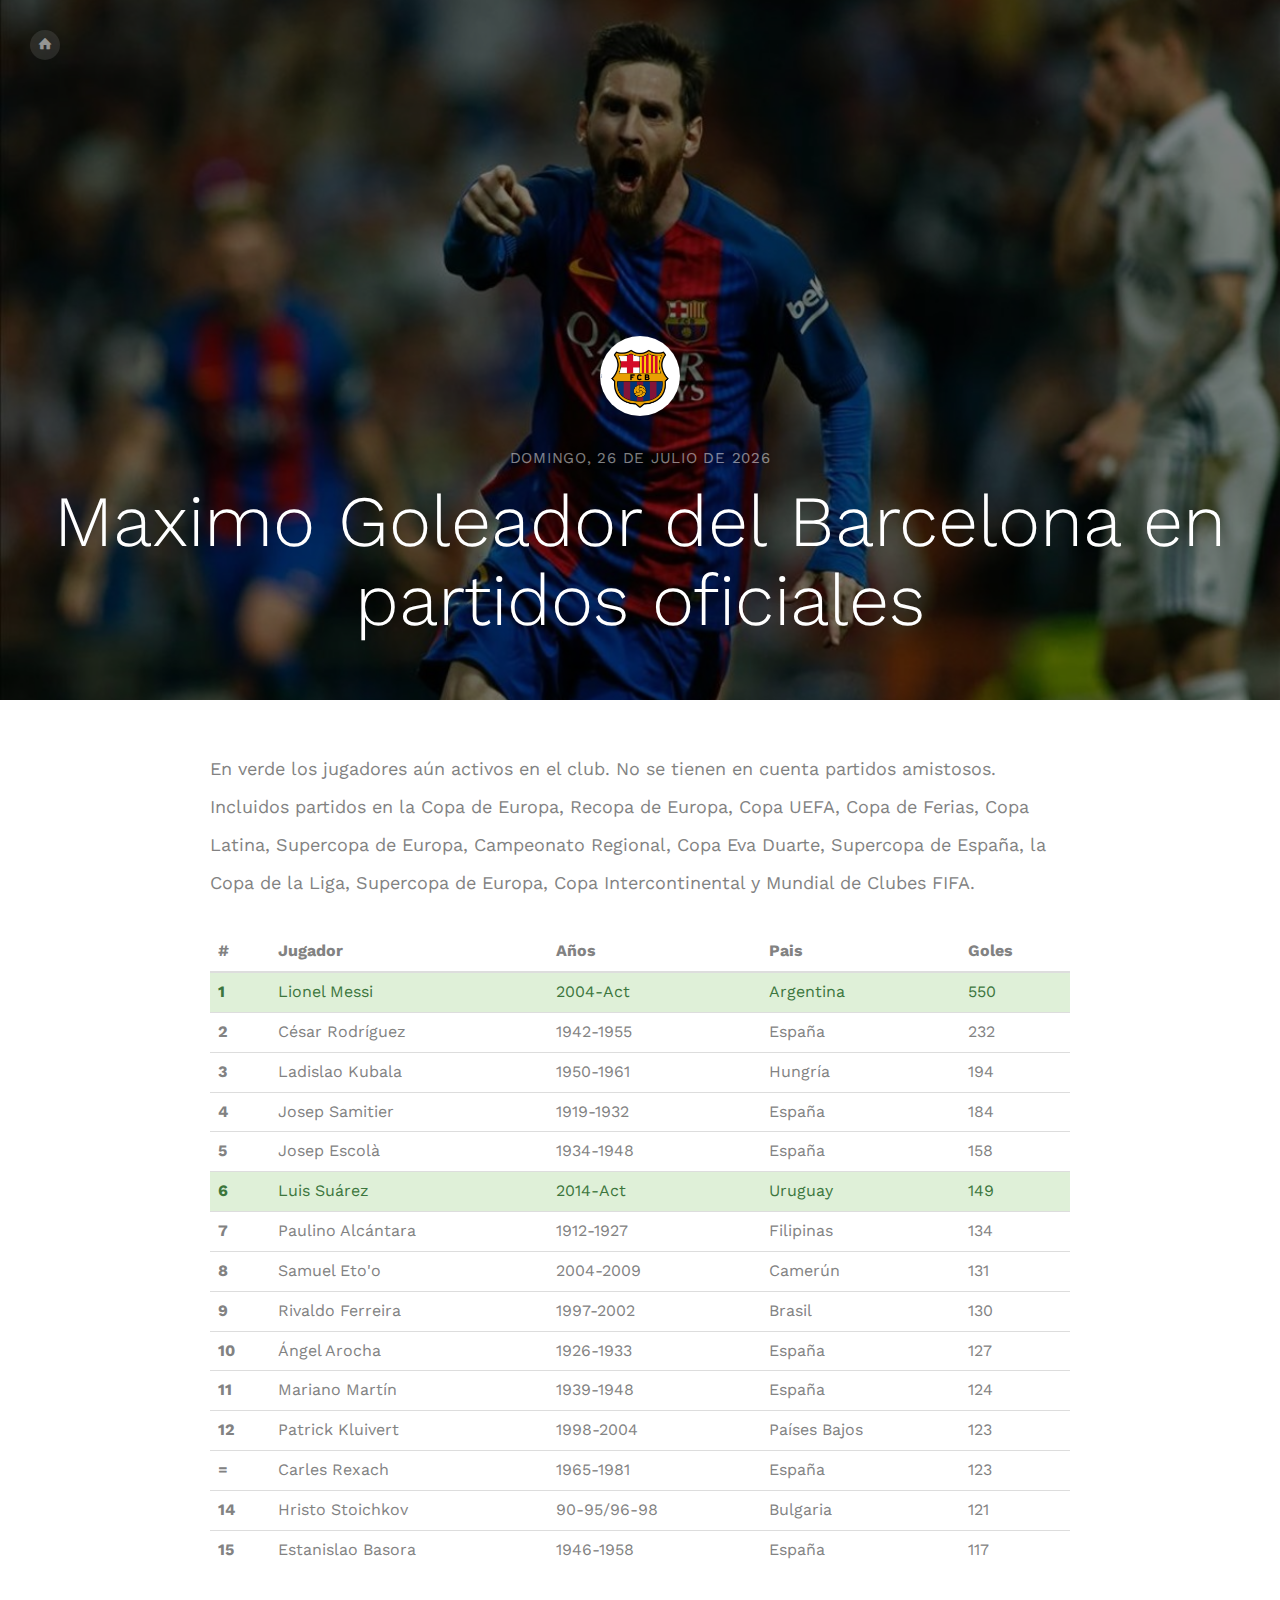
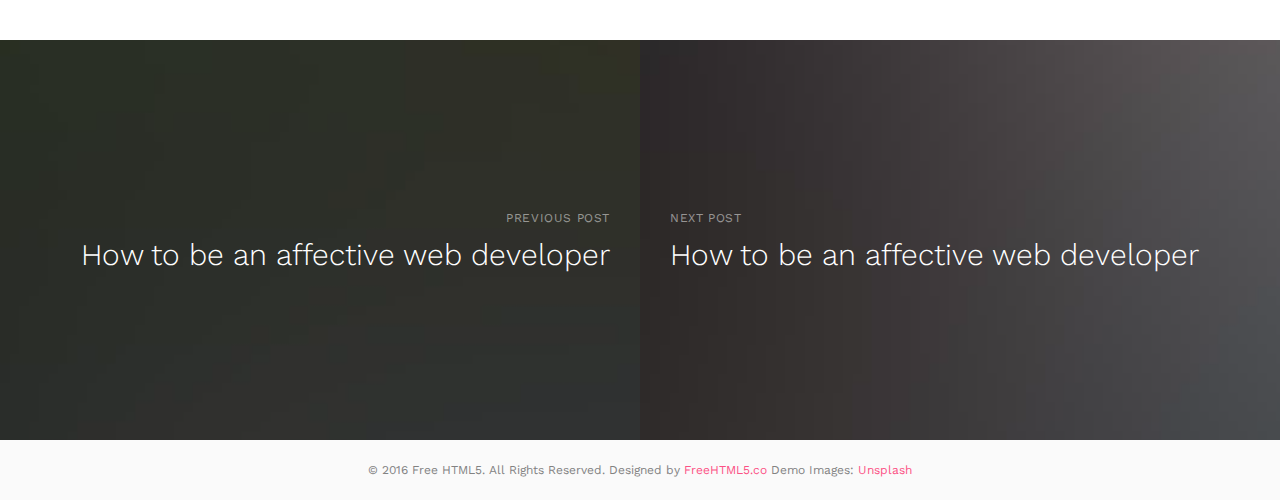
==== commit c77ef11a: "." ====
--- a/MaximoGoleadorBarcelona.html
+++ b/MaximoGoleadorBarcelona.html
@@ -5,9 +5,9 @@
 <head>
     <meta charset="utf-8">
     <meta http-equiv="X-UA-Compatible" content="IE=edge">
-    <title>Story &mdash; Free Website Template, Free HTML5 Template by freehtml5.co</title>
+    <title>Todos los records de Lionel Messi</title>
     <meta name="viewport" content="width=device-width, initial-scale=1">
-    <meta name="description" content="Free HTML5 Website Template by freehtml5.co" />
+    <meta name="description" content="Todos los records de Lionel Messi" />
     <meta name="keywords" content="free website templates, free html5, free template, free bootstrap, free website template, html5, css3, mobile first, responsive" />
     <meta name="author" content="freehtml5.co" />
     
@@ -62,7 +62,16 @@
             </nav>
             <div class="page-title">
                 <img src="images/escudobarcelona.png" alt="Free HTML5 by FreeHTMl5.co">
-                <span>Mayo 10, 2017</span>
+                <span>
+                    
+                    <script>
+                        var meses = new Array("Enero", "Febrero", "Marzo", "Abril", "Mayo", "Junio", "Julio", "Agosto", "Septiembre", "Octubre", "Noviembre", "Diciembre");
+                        var diasSemana = new Array("Domingo", "Lunes", "Martes", "Miércoles", "Jueves", "Viernes", "Sábado");
+                        var f = new Date();
+                        document.write(diasSemana[f.getDay()] + ", " + f.getDate() + " de " + meses[f.getMonth()] + " de " + f.getFullYear());
+                    </script>
+
+                </span>
                 <h2>Maximo Goleador del Barcelona en partidos oficiales</h2>
             </div>
         </div>
@@ -87,7 +96,7 @@
                                         <tr class=" alert-success">
                                             <th scope="row">1</th>
                                             <td>Lionel Messi</td>
-                                            <td>2004-Act. (14)</td>
+                                            <td>2004-Act</td>
                                             <td>Argentina</td>
                                             <td>550</td>
                                         </tr>
@@ -125,7 +134,7 @@
                                         <tr class=" alert-success">
                                             <th scope="row">6</th>
                                             <td>Luis Suárez</td>
-                                            <td>2014-Pres.</td>
+                                            <td>2014-Act</td>
                                             <td>Uruguay</td>
                                             <td>149</td>
                                         </tr>
--- a/css/style.css
+++ b/css/style.css
@@ -448,7 +448,6 @@
   margin-left: 38.1966%;
   position: relative;
   z-index: 999;
-    margin-right: 0px;
 }
 .single #fh5co-main-content {
   margin-left: 0;
@@ -462,7 +461,8 @@
 }
 
 .fh5co-post-date {
-  color: #b3b3b3;
+    /*color: black;*/
+  color: #080707;
   margin-bottom: 10px;
   display: block;
   text-transform: uppercase;
@@ -494,14 +494,12 @@
 }
 .fh5co-post .fh5co-entry > img {
   float: right;
-  width: 13%;
+  width: 10%;
   margin-bottom: 30px;
   -webkit-border-radius: 50%;
   -moz-border-radius: 50%;
   -ms-border-radius: 50%;
   border-radius: 50%;
-    height: 88px;
-    margin-top: 0px;
 }
 @media screen and (max-width: 768px) {
   .fh5co-post .fh5co-entry > img {
@@ -865,9 +863,9 @@
 
 .fh5co-loader {
   position: fixed;
-  left: -102px;
-  top: -114px;
-  width: 98%;
+  left: 0px;
+  top: 0px;
+  width: 100%;
   height: 100%;
   z-index: 9999;
   background: url(../images/loader.gif) center no-repeat #fff;
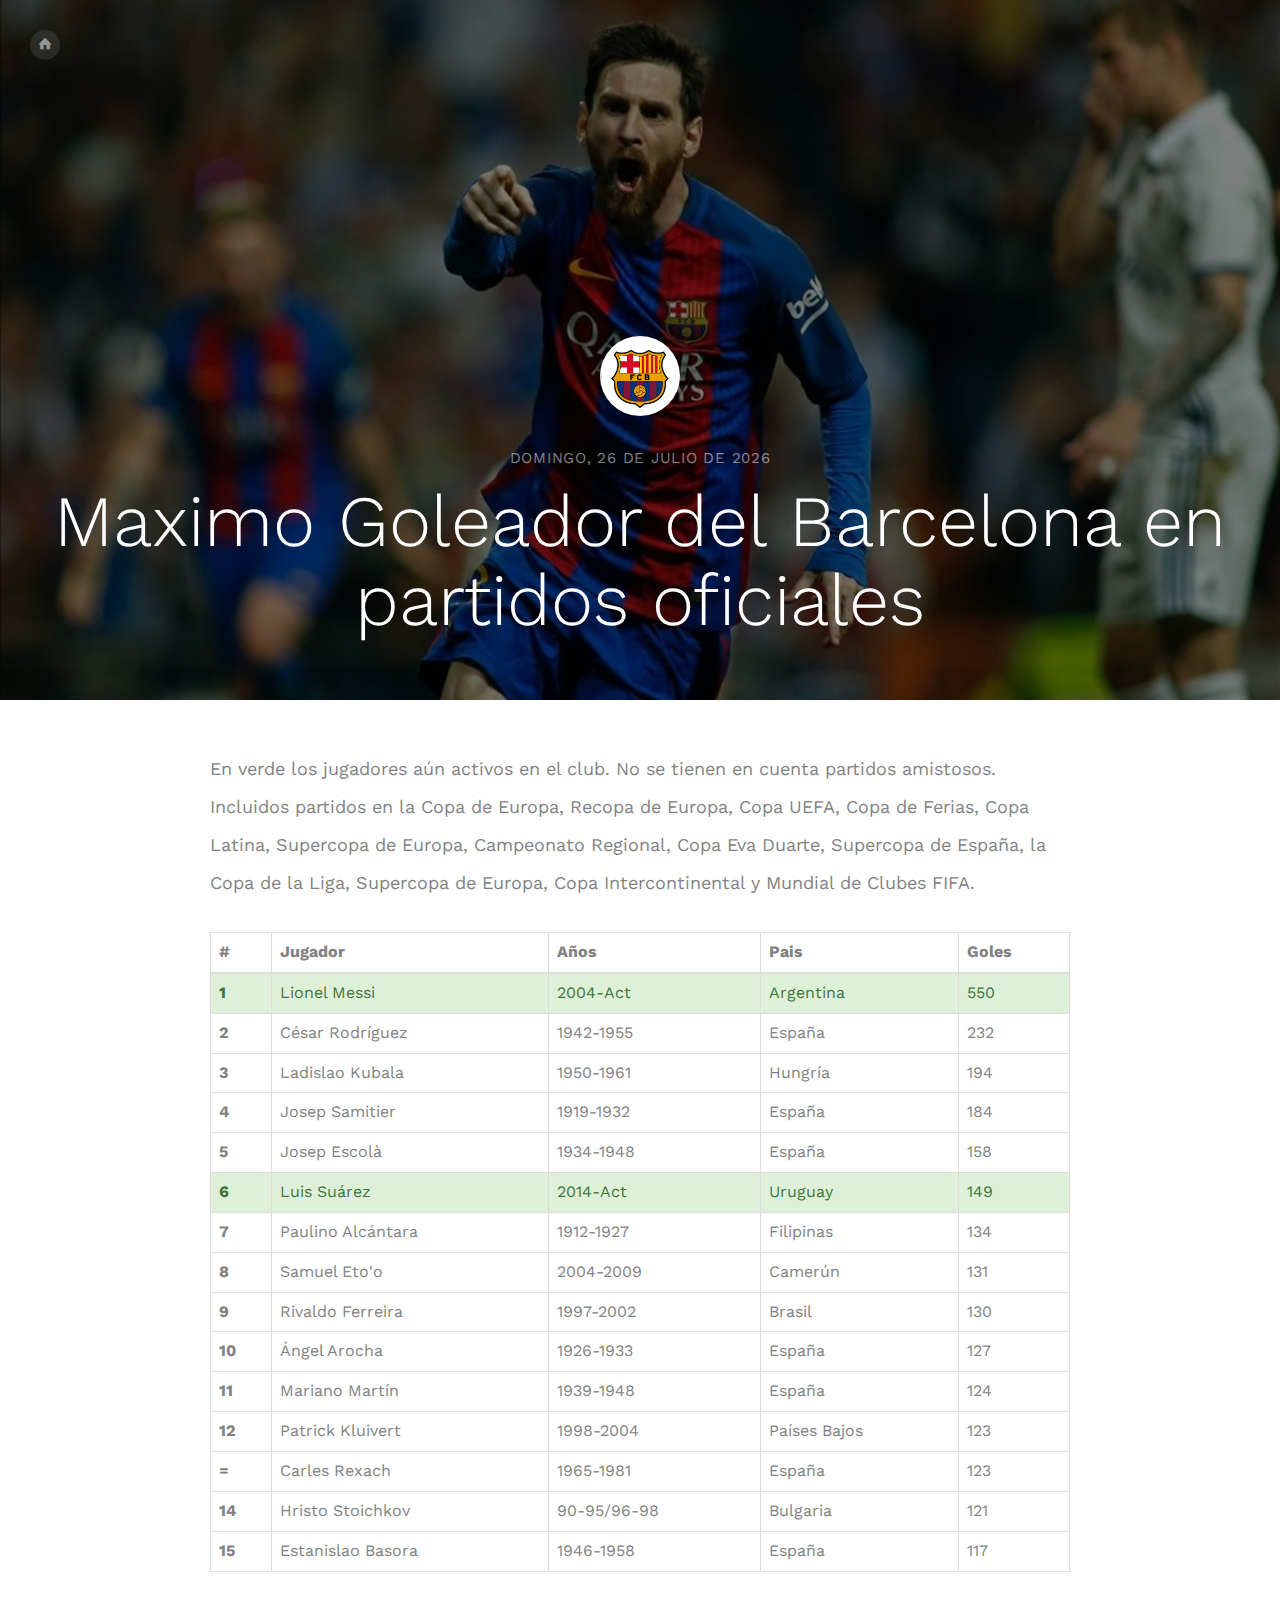
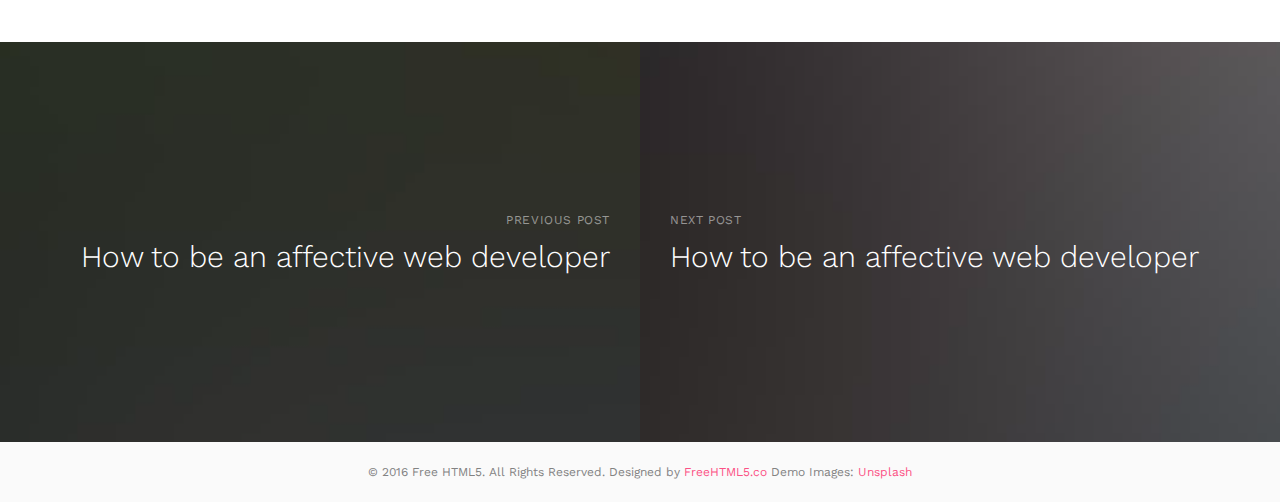
==== commit 9aa3fd85: "." ====
--- a/MaximoGoleadorBarcelona.html
+++ b/MaximoGoleadorBarcelona.html
@@ -82,7 +82,7 @@
  Incluidos partidos en la Copa de Europa, Recopa de Europa, Copa UEFA, Copa de Ferias, Copa Latina, Supercopa de Europa, Campeonato Regional, Copa Eva Duarte, Supercopa de España, la Copa de la Liga, Supercopa de Europa, Copa Intercontinental y Mundial de Clubes FIFA.
 </p>
                         <div class="table-responsive">
-                            <table class="table">                    
+                            <table class="table table-bordered">                    
                                     <thead>
                                         <tr>
                                             <th scope="col" class="auto-style1">#</th>
--- a/css/style.css
+++ b/css/style.css
@@ -875,4 +875,7 @@
   opacity: 0;
 }
 
+/* ----------------------------------------------*/
+
+
 /*# sourceMappingURL=style.css.map */
